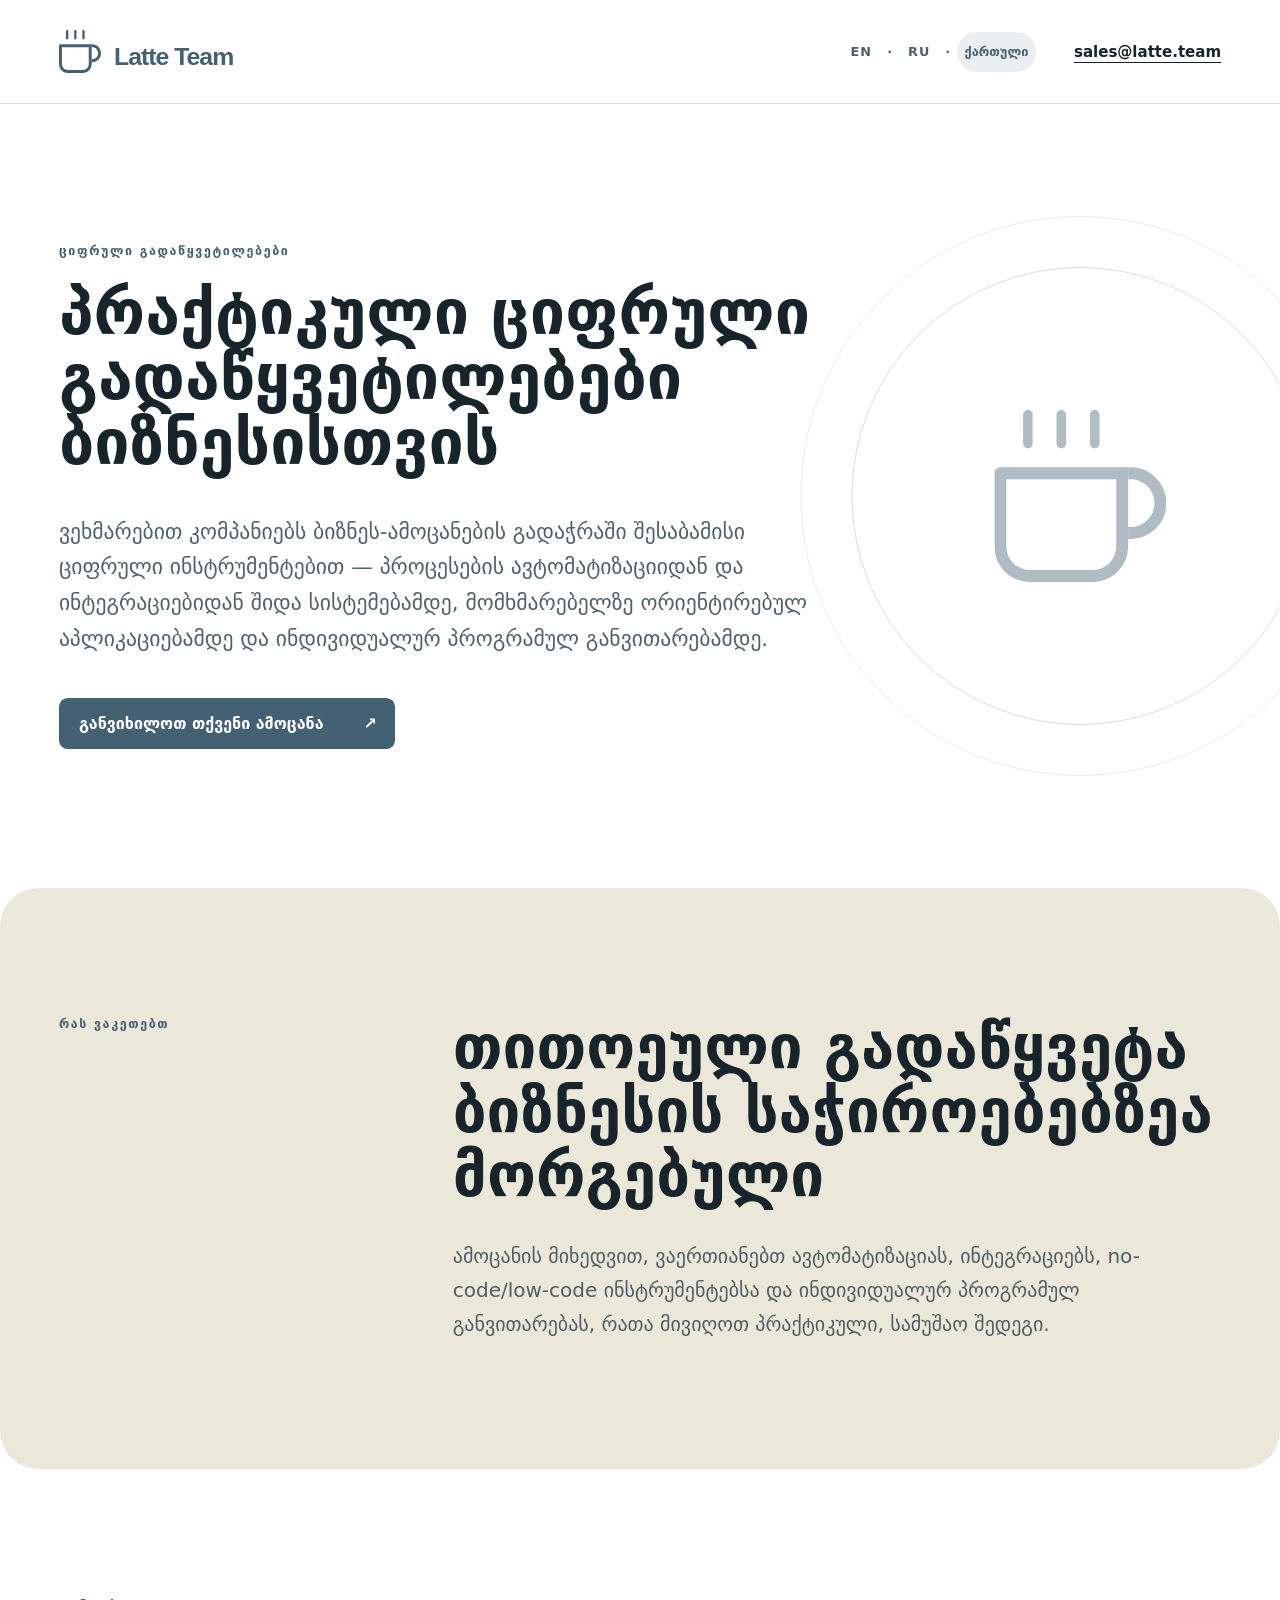
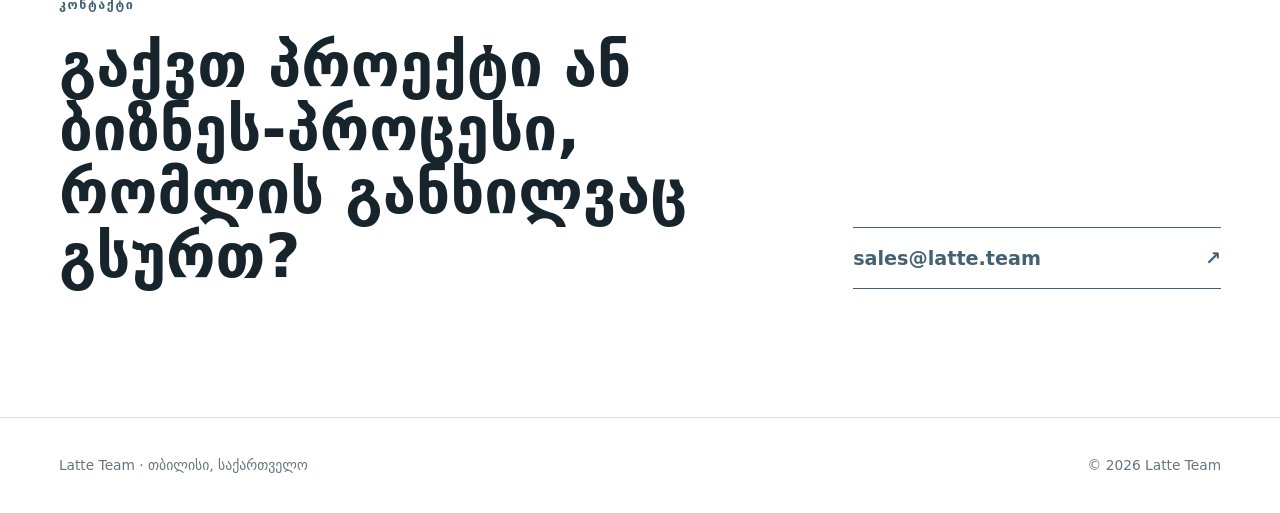
==== ka/index.html @ 4171a98c "Add Georgian site localization AI-Assisted-By: OpenAI Codex" ====
<!doctype html>
<html lang="ka">
  <head>
    <meta charset="utf-8">
    <meta name="viewport" content="width=device-width, initial-scale=1">
    <meta
      http-equiv="Content-Security-Policy"
      content="default-src 'none'; style-src 'self'; img-src 'self'; font-src 'self'; base-uri 'none'; form-action 'none'"
    >
    <title>Latte Team — ციფრული გადაწყვეტილებები ბიზნესისთვის</title>
    <meta
      name="description"
      content="Latte Team ეხმარება კომპანიებს ბიზნეს-ამოცანების გადაჭრაში ავტომატიზაციით, ინტეგრაციებით, no-code/low-code ინსტრუმენტებითა და ინდივიდუალური პროგრამული განვითარებით."
    >
    <link rel="canonical" href="https://latte.team/ka/">
    <link rel="alternate" hreflang="en" href="https://latte.team/">
    <link rel="alternate" hreflang="ru" href="https://latte.team/ru/">
    <link rel="alternate" hreflang="ka-GE" href="https://latte.team/ka/">
    <link rel="alternate" hreflang="x-default" href="https://latte.team/">
    <link rel="icon" href="/assets/latte-mark.svg" type="image/svg+xml">
    <link rel="alternate icon" href="/favicon.ico" type="image/x-icon">

    <meta property="og:type" content="website">
    <meta property="og:site_name" content="Latte Team">
    <meta property="og:locale" content="ka_GE">
    <meta property="og:locale:alternate" content="en_US">
    <meta property="og:locale:alternate" content="ru_RU">
    <meta property="og:title" content="Latte Team — ციფრული გადაწყვეტილებები ბიზნესისთვის">
    <meta
      property="og:description"
      content="პრაქტიკული ციფრული გადაწყვეტილებები, რომლებიც ბიზნესის რეალურ საჭიროებებს ეფუძნება."
    >
    <meta property="og:url" content="https://latte.team/ka/">
    <meta property="og:image" content="https://latte.team/assets/og-image.png">
    <meta property="og:image:secure_url" content="https://latte.team/assets/og-image.png">
    <meta property="og:image:type" content="image/png">
    <meta property="og:image:width" content="1200">
    <meta property="og:image:height" content="630">
    <meta property="og:image:alt" content="Latte Team — ციფრული გადაწყვეტილებები ბიზნესისთვის">
    <meta name="twitter:card" content="summary_large_image">
    <meta name="twitter:title" content="Latte Team — ციფრული გადაწყვეტილებები ბიზნესისთვის">
    <meta
      name="twitter:description"
      content="პრაქტიკული ციფრული გადაწყვეტილებები, რომლებიც ბიზნესის რეალურ საჭიროებებს ეფუძნება."
    >
    <meta name="twitter:image" content="https://latte.team/assets/og-image.png">
    <meta name="twitter:image:alt" content="Latte Team — ციფრული გადაწყვეტილებები ბიზნესისთვის">

    <link rel="stylesheet" href="/styles.css?v=7">
  </head>
  <body>
    <header class="site-header">
      <a class="brand" href="#top" aria-label="Latte Team — მთავარ გვერდზე">
        <img src="/assets/latte-mark.svg" width="42" height="42" alt="">
        <span>Latte Team</span>
      </a>
      <div class="header-actions">
        <nav class="language-switcher" aria-label="ენის არჩევა">
          <a href="/" lang="en">EN</a>
          <span aria-hidden="true">·</span>
          <a href="/ru/" lang="ru">RU</a>
          <span aria-hidden="true">·</span>
          <a href="/ka/" lang="ka" aria-current="page">ქართული</a>
        </nav>
        <a class="header-contact" href="mailto:sales@latte.team">sales@latte.team</a>
      </div>
    </header>

    <main id="top">
      <section class="hero" aria-labelledby="hero-title">
        <div class="hero-copy">
          <p class="eyebrow">ციფრული გადაწყვეტილებები</p>
          <h1 id="hero-title">
            <span>პრაქტიკული ციფრული</span>
            <span>გადაწყვეტილებები ბიზნესისთვის</span>
          </h1>
          <p class="hero-intro">
            ვეხმარებით კომპანიებს ბიზნეს-ამოცანების გადაჭრაში შესაბამისი ციფრული ინსტრუმენტებით —
            პროცესების ავტომატიზაციიდან და ინტეგრაციებიდან შიდა სისტემებამდე, მომხმარებელზე
            ორიენტირებულ აპლიკაციებამდე და ინდივიდუალურ პროგრამულ განვითარებამდე.
          </p>
          <a class="primary-action" href="mailto:sales@latte.team">
            <span>განვიხილოთ თქვენი ამოცანა</span>
            <span aria-hidden="true">↗</span>
          </a>
        </div>

        <div class="hero-mark" aria-hidden="true">
          <img src="/assets/latte-mark.svg" alt="">
        </div>
      </section>

      <section class="about" aria-labelledby="about-title">
        <p class="section-label">რას ვაკეთებთ</p>
        <div class="about-copy">
          <h2 id="about-title">თითოეული გადაწყვეტა ბიზნესის საჭიროებებზეა მორგებული</h2>
          <p>
            ამოცანის მიხედვით, ვაერთიანებთ ავტომატიზაციას, ინტეგრაციებს, no-code/low-code
            ინსტრუმენტებსა და ინდივიდუალურ პროგრამულ განვითარებას, რათა მივიღოთ პრაქტიკული,
            სამუშაო შედეგი.
          </p>
        </div>
      </section>

      <section class="contact" aria-labelledby="contact-title">
        <div>
          <p class="section-label">კონტაქტი</p>
          <h2 id="contact-title">გაქვთ პროექტი ან ბიზნეს-პროცესი, რომლის განხილვაც გსურთ?</h2>
        </div>
        <a class="contact-email" href="mailto:sales@latte.team">
          <span>sales@latte.team</span>
          <span aria-hidden="true">↗</span>
        </a>
      </section>
    </main>

    <footer>
      <span>Latte Team · თბილისი, საქართველო</span>
      <span>© 2026 Latte Team</span>
    </footer>
  </body>
</html>
---- styles.css ----
@font-face {
  font-family: "Comfortaa";
  src: url("assets/comfortaa-bold.ttf") format("truetype");
  font-style: normal;
  font-weight: 700;
  font-display: swap;
}

:root {
  --ink: #17242c;
  --brand: #446173;
  --brand-deep: #344f60;
  --brand-soft: #b9d9ed;
  --cream: #ebe7d9;
  --white: #ffffff;
  --line: rgba(68, 97, 115, 0.2);
  --focus-ring: #075978;
  --page-pad: clamp(1.25rem, 4.6vw, 4.75rem);
  --content: 88rem;
}

*,
*::before,
*::after {
  box-sizing: border-box;
}

html {
  scroll-behavior: smooth;
}

body {
  margin: 0;
  color: var(--ink);
  background: var(--white);
  font-family: system-ui, -apple-system, BlinkMacSystemFont, "Segoe UI", sans-serif;
  font-synthesis: none;
  -webkit-font-smoothing: antialiased;
}

a {
  color: inherit;
  -webkit-tap-highlight-color: rgba(68, 97, 115, 0.22);
  transition: opacity 120ms ease;
}

a:active {
  opacity: 0.68;
}

.site-header,
main,
footer {
  width: min(100%, var(--content));
  margin-inline: auto;
}

.site-header {
  min-height: 6.5rem;
  display: flex;
  flex-wrap: wrap;
  align-items: center;
  justify-content: space-between;
  gap: 2rem;
  padding: 1.25rem var(--page-pad);
  border-bottom: 1px solid var(--line);
}

.brand {
  display: inline-flex;
  align-items: center;
  gap: 0.8rem;
  text-decoration: none;
}

.brand img {
  width: 2.65rem;
  height: 2.65rem;
}

.brand span {
  color: var(--brand);
  font-family: "Comfortaa", ui-rounded, sans-serif;
  font-size: clamp(1.25rem, 2vw, 1.55rem);
  font-weight: 700;
  letter-spacing: -0.04em;
  transform: translateY(0.36rem);
}

.header-contact {
  font-size: 0.94rem;
  font-weight: 600;
  text-decoration-thickness: 1px;
  text-underline-offset: 0.32rem;
}

.header-actions {
  min-width: 0;
  max-width: 100%;
  display: flex;
  align-items: center;
  gap: clamp(1.25rem, 3vw, 2.5rem);
  margin-left: auto;
}

.language-switcher {
  min-width: 0;
  max-width: 100%;
  display: inline-flex;
  flex-wrap: wrap;
  align-items: center;
  justify-content: flex-end;
  gap: 0.38rem;
  color: #50616c;
  font-size: 0.8rem;
  font-weight: 700;
  letter-spacing: 0.08em;
  white-space: nowrap;
}

.language-switcher a {
  min-width: 40px;
  min-height: 40px;
  display: inline-grid;
  place-items: center;
  border-radius: 999px;
  text-decoration: none;
  transition: color 120ms ease, background-color 120ms ease, opacity 120ms ease;
}

.language-switcher a[aria-current="page"] {
  color: var(--brand);
  background: rgba(68, 97, 115, 0.1);
}

.language-switcher a:not([aria-current="page"]):hover {
  color: var(--ink);
  background: rgba(68, 97, 115, 0.08);
}

.language-switcher a[lang="ka"] {
  padding-inline: 0.45rem;
  letter-spacing: normal;
}

.hero {
  position: relative;
  min-height: min(49rem, calc(100vh - 6.5rem));
  display: grid;
  grid-template-columns: minmax(0, 1.65fr) minmax(16rem, 0.45fr);
  align-items: center;
  gap: clamp(2rem, 7vw, 8rem);
  padding: clamp(5rem, 10vw, 9rem) var(--page-pad);
  overflow: hidden;
}

.hero-copy {
  position: relative;
  z-index: 2;
  max-width: 58rem;
}

.eyebrow,
.section-label {
  margin: 0 0 1.35rem;
  color: var(--brand);
  font-size: 0.78rem;
  font-weight: 700;
  letter-spacing: 0.13em;
  text-transform: uppercase;
}

h1,
h2,
p {
  overflow-wrap: anywhere;
  text-wrap: pretty;
}

h1 {
  margin: 0;
  font-size: clamp(3.15rem, 6.3vw, 5.7rem);
  font-weight: 600;
  letter-spacing: -0.02em;
  line-height: 0.96;
}

h1 span {
  display: block;
}

html[lang="ka"] h1,
html[lang="ka"] h2 {
  letter-spacing: 0;
}

html[lang="ka"] h1 {
  line-height: 1.04;
}

@media (min-width: 1051px) {
  html[lang="ka"] h1 {
    font-size: clamp(3.15rem, 4.9vw, 4.5rem);
  }
}

.hero-intro {
  max-width: 48rem;
  margin: 2.4rem 0 0;
  color: #50616c;
  font-size: clamp(1.08rem, 2vw, 1.35rem);
  line-height: 1.65;
}

.primary-action {
  width: fit-content;
  max-width: 100%;
  min-width: 0;
  display: inline-flex;
  align-items: center;
  justify-content: space-between;
  gap: 2.5rem;
  margin-top: 2.6rem;
  padding: 1rem 1.15rem 1rem 1.25rem;
  border-radius: 0.55rem;
  color: var(--white);
  background: var(--brand);
  font-weight: 700;
  text-decoration: none;
  transition: transform 160ms ease, background 160ms ease;
}

.primary-action span:first-child,
.contact-email span:first-child {
  min-width: 0;
  overflow-wrap: anywhere;
}

.primary-action span[aria-hidden="true"],
.contact-email span[aria-hidden="true"] {
  flex: 0 0 auto;
}

.primary-action:hover {
  background: var(--brand-deep);
  transform: translateY(-2px);
}

.primary-action:active {
  opacity: 1;
  background: var(--ink);
  transform: translateY(1px);
}

.hero-mark {
  position: relative;
  justify-self: end;
  width: min(28vw, 26rem);
  aspect-ratio: 1;
  display: grid;
  place-items: center;
  border-radius: 50%;
  transform: translateX(clamp(1rem, 3vw, 3rem));
}

.hero-mark::before,
.hero-mark::after {
  content: "";
  position: absolute;
  border-radius: 50%;
  border: 1px solid rgba(68, 97, 115, 0.14);
}

.hero-mark::before {
  inset: -14%;
  border-color: rgba(68, 97, 115, 0.22);
}

.hero-mark::after {
  inset: -28%;
  border-color: rgba(68, 97, 115, 0.12);
}

.hero-mark img {
  width: 48%;
  height: 48%;
  opacity: 0.42;
}

.about {
  display: grid;
  grid-template-columns: minmax(10rem, 0.55fr) minmax(0, 1.45fr);
  gap: clamp(3rem, 8vw, 9rem);
  padding: clamp(5rem, 10vw, 9rem) var(--page-pad);
  border-radius: clamp(0rem, 3vw, 2.5rem);
  background: var(--cream);
}

.about h2,
.contact h2 {
  margin: 0;
  font-size: clamp(2.2rem, 4.7vw, 4.65rem);
  font-weight: 600;
  letter-spacing: -0.025em;
  line-height: 1.06;
}

.about-copy p {
  max-width: 48rem;
  margin: 2rem 0 0;
  color: #4f5d65;
  font-size: clamp(1.05rem, 1.8vw, 1.25rem);
  line-height: 1.7;
}

.contact {
  display: grid;
  grid-template-columns: minmax(0, 1fr) auto;
  align-items: end;
  gap: clamp(3rem, 8vw, 8rem);
  padding: clamp(5rem, 10vw, 9rem) var(--page-pad);
}

.contact h2 {
  max-width: 16ch;
}

.contact-email {
  width: 23rem;
  max-width: 100%;
  min-width: 0;
  display: flex;
  align-items: center;
  justify-content: space-between;
  justify-self: end;
  gap: 2rem;
  padding: 1.15rem 0;
  border-top: 1px solid var(--brand);
  border-bottom: 1px solid var(--brand);
  color: var(--brand);
  font-size: clamp(1rem, 1.8vw, 1.2rem);
  font-weight: 700;
  text-decoration: none;
}

.error-layout {
  min-height: 100vh;
  display: flex;
  flex-direction: column;
}

.error-main {
  min-height: min(43rem, calc(100vh - 12.5rem));
  display: grid;
  align-items: center;
  padding: clamp(5rem, 10vw, 9rem) var(--page-pad);
}

.error-copy {
  max-width: 48rem;
}

.error-copy .hero-intro span {
  display: block;
  margin-top: 0.5rem;
}

.error-actions {
  display: flex;
  align-items: center;
  flex-wrap: wrap;
  gap: 1.5rem;
}

.secondary-action {
  margin-top: 2.6rem;
  padding: 0.75rem 0;
  color: var(--brand);
  font-weight: 700;
  text-underline-offset: 0.3rem;
}

footer {
  min-height: 6rem;
  display: flex;
  align-items: center;
  justify-content: space-between;
  gap: 1.5rem;
  padding: 1.5rem var(--page-pad);
  border-top: 1px solid var(--line);
  color: #66757e;
  font-size: 0.86rem;
}

:focus-visible {
  outline: 3px solid var(--focus-ring);
  outline-offset: 4px;
  border-radius: 0.2rem;
}

.primary-action:focus-visible {
  outline-color: var(--white);
  box-shadow: 0 0 0 7px var(--focus-ring);
}

@media (max-width: 1050px) {
  .hero {
    grid-template-columns: minmax(0, 1fr) 15rem;
    gap: 2rem;
  }

  h1 {
    font-size: clamp(2.6rem, 6.2vw, 4.2rem);
  }
}

@media (max-width: 960px) {
  .hero {
    grid-template-columns: 1fr;
  }

  .hero-mark {
    display: none;
  }

  .contact {
    grid-template-columns: 1fr;
    align-items: start;
    gap: 2.5rem;
  }

  .contact-email {
    justify-self: end;
  }
}

@media (max-width: 800px) {
  .site-header {
    min-height: 5.5rem;
    gap: 1rem;
  }

  .header-contact {
    display: none;
  }

  .hero {
    min-height: auto;
    padding-top: 4.75rem;
    padding-bottom: 5.5rem;
  }

  h1 {
    font-size: clamp(1.7rem, 8vw, 2.4rem);
  }

  .hero-intro {
    margin-top: 1.8rem;
  }

  .about {
    grid-template-columns: 1fr;
    gap: 2rem;
  }

  .contact-email {
    width: fit-content;
    max-width: 100%;
    justify-content: flex-start;
    gap: 2.25rem;
    padding-block: 0.9rem;
  }

  footer {
    align-items: flex-start;
    flex-direction: column;
  }

}

@media (max-width: 380px) {
  .brand {
    gap: 0.6rem;
  }

  .brand span {
    font-size: 1.1rem;
  }

}

@media (prefers-reduced-motion: reduce) {
  html {
    scroll-behavior: auto;
  }

  a,
  .primary-action,
  .language-switcher a {
    transition: none;
  }
}
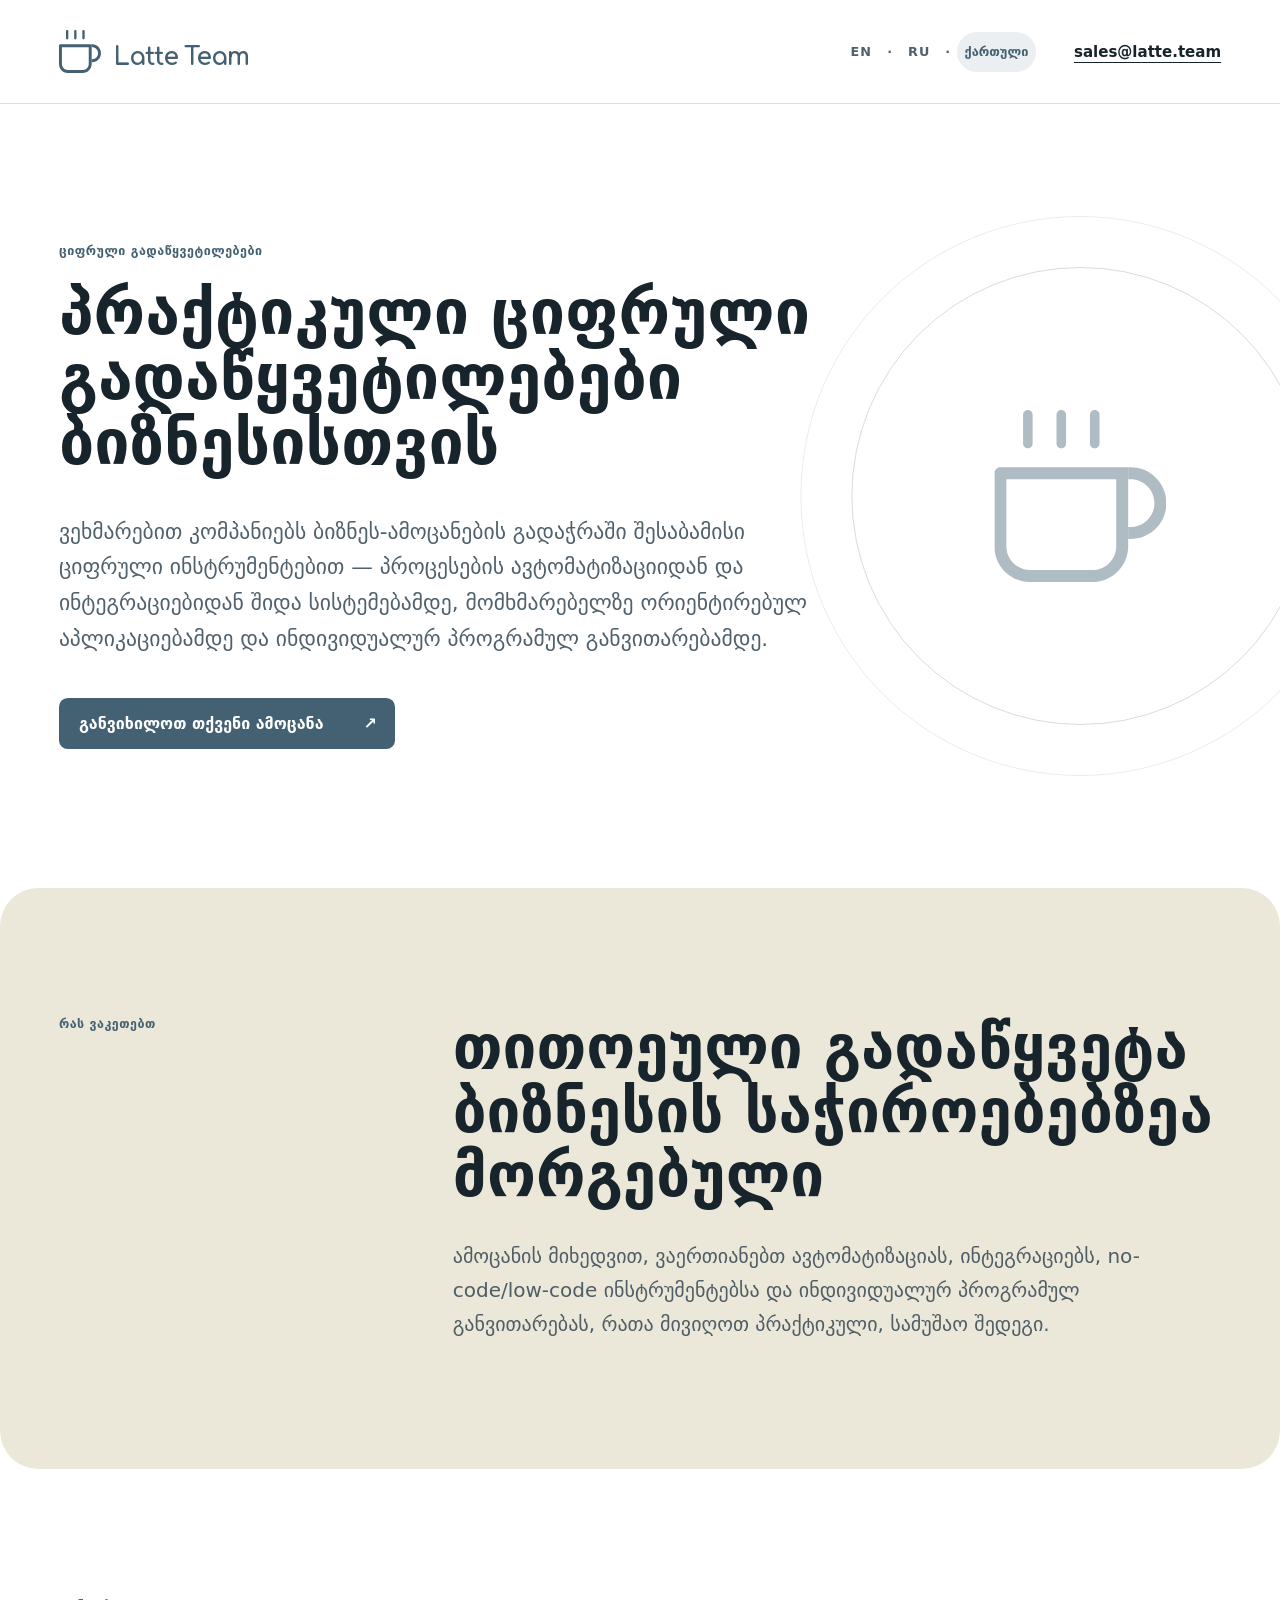
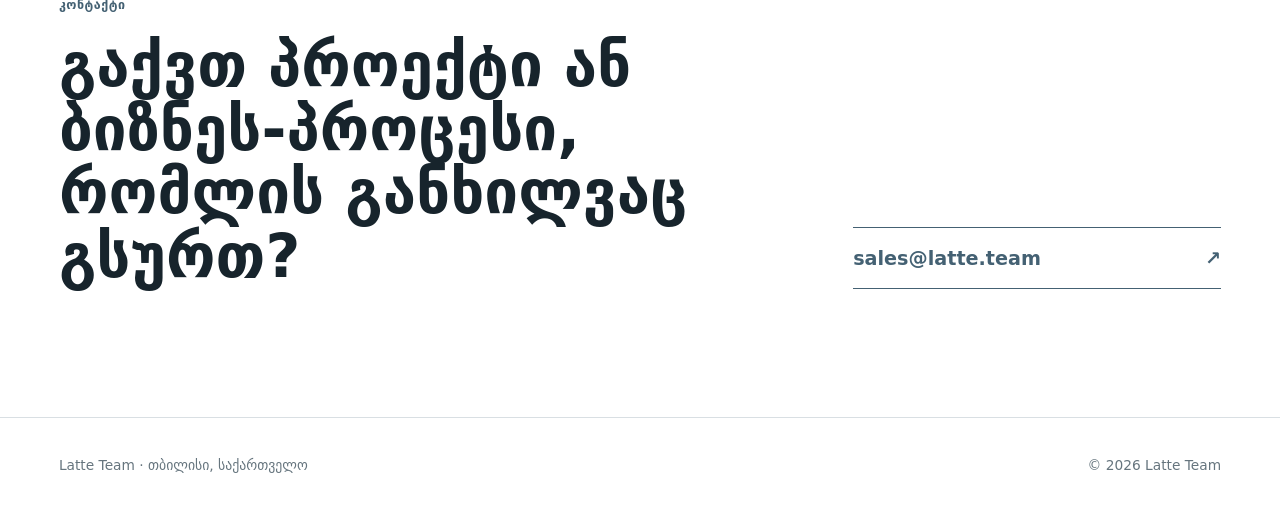
==== commit ba29242c: "Resolve remaining AIR review polish AI-Assisted-By: OpenAI Codex" ====
--- a/ka/index.html
+++ b/ka/index.html
@@ -15,10 +15,17 @@
     <link rel="canonical" href="https://latte.team/ka/">
     <link rel="alternate" hreflang="en" href="https://latte.team/">
     <link rel="alternate" hreflang="ru" href="https://latte.team/ru/">
-    <link rel="alternate" hreflang="ka-GE" href="https://latte.team/ka/">
+    <link rel="alternate" hreflang="ka" href="https://latte.team/ka/">
     <link rel="alternate" hreflang="x-default" href="https://latte.team/">
     <link rel="icon" href="/assets/latte-mark.svg" type="image/svg+xml">
     <link rel="alternate icon" href="/favicon.ico" type="image/x-icon">
+    <link
+      rel="preload"
+      href="/assets/comfortaa-latin-700.woff2"
+      as="font"
+      type="font/woff2"
+      crossorigin
+    >
 
     <meta property="og:type" content="website">
     <meta property="og:site_name" content="Latte Team">
@@ -46,11 +53,11 @@
     <meta name="twitter:image" content="https://latte.team/assets/og-image.png">
     <meta name="twitter:image:alt" content="Latte Team — ციფრული გადაწყვეტილებები ბიზნესისთვის">
 
-    <link rel="stylesheet" href="/styles.css?v=7">
+    <link rel="stylesheet" href="/styles.css?v=8">
   </head>
   <body>
     <header class="site-header">
-      <a class="brand" href="#top" aria-label="Latte Team — მთავარ გვერდზე">
+      <a class="brand" href="/ka/" aria-label="Latte Team — მთავარ გვერდზე">
         <img src="/assets/latte-mark.svg" width="42" height="42" alt="">
         <span>Latte Team</span>
       </a>
--- a/styles.css
+++ b/styles.css
@@ -1,9 +1,12 @@
 @font-face {
   font-family: "Comfortaa";
-  src: url("assets/comfortaa-bold.ttf") format("truetype");
+  src: url("assets/comfortaa-latin-700.woff2") format("woff2");
   font-style: normal;
   font-weight: 700;
   font-display: swap;
+  unicode-range: U+0000-00FF, U+0131, U+0152-0153, U+02BB-02BC, U+02C6, U+02DA, U+02DC,
+    U+0304, U+0308, U+0329, U+2000-206F, U+20AC, U+2122, U+2191, U+2193, U+2212, U+2215,
+    U+FEFF, U+FFFD;
 }
 
 :root {
@@ -146,6 +149,7 @@
 .hero {
   position: relative;
   min-height: min(49rem, calc(100vh - 6.5rem));
+  min-height: min(49rem, calc(100dvh - 6.5rem));
   display: grid;
   grid-template-columns: minmax(0, 1.65fr) minmax(16rem, 0.45fr);
   align-items: center;
@@ -192,6 +196,12 @@
 html[lang="ka"] h1,
 html[lang="ka"] h2 {
   letter-spacing: 0;
+}
+
+html[lang="ka"] .eyebrow,
+html[lang="ka"] .section-label {
+  letter-spacing: 0.04em;
+  text-transform: none;
 }
 
 html[lang="ka"] h1 {
@@ -345,12 +355,13 @@
 
 .error-layout {
   min-height: 100vh;
+  min-height: 100svh;
   display: flex;
   flex-direction: column;
 }
 
 .error-main {
-  min-height: min(43rem, calc(100vh - 12.5rem));
+  flex: 1;
   display: grid;
   align-items: center;
   padding: clamp(5rem, 10vw, 9rem) var(--page-pad);
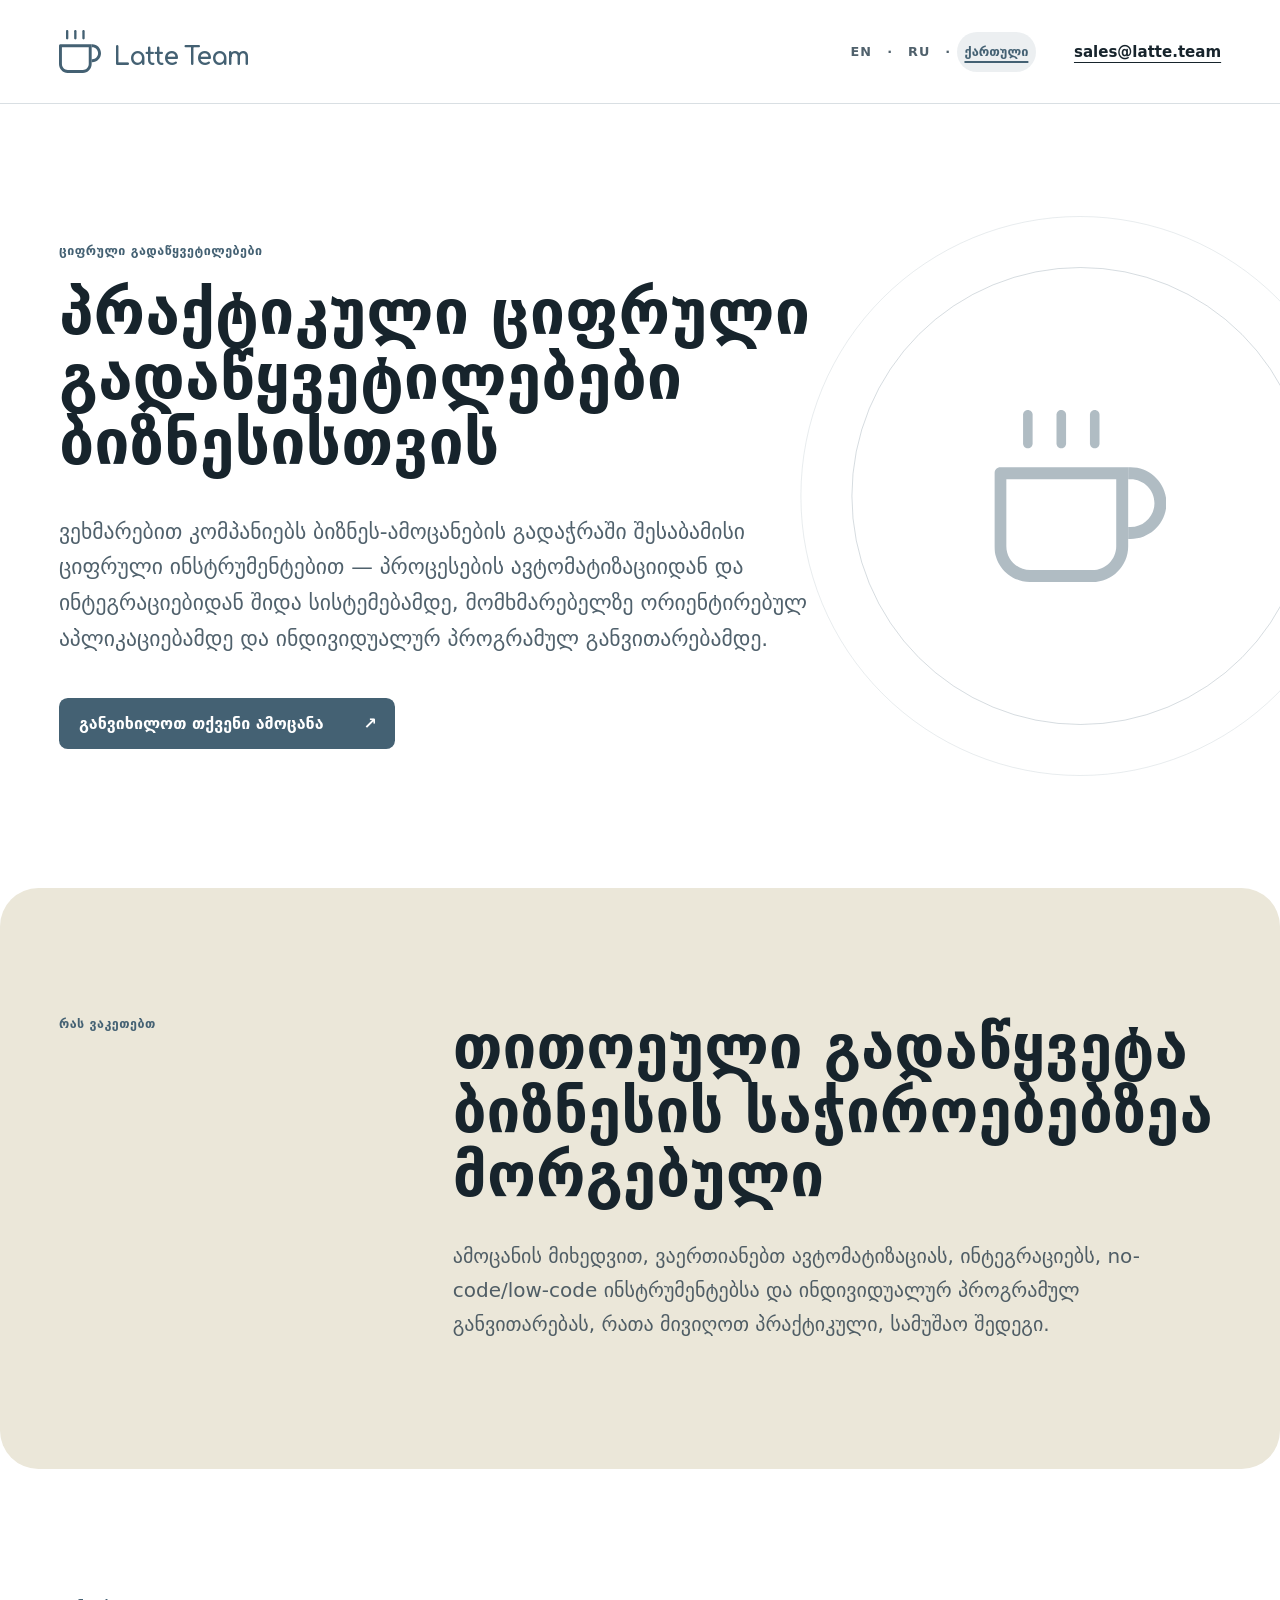
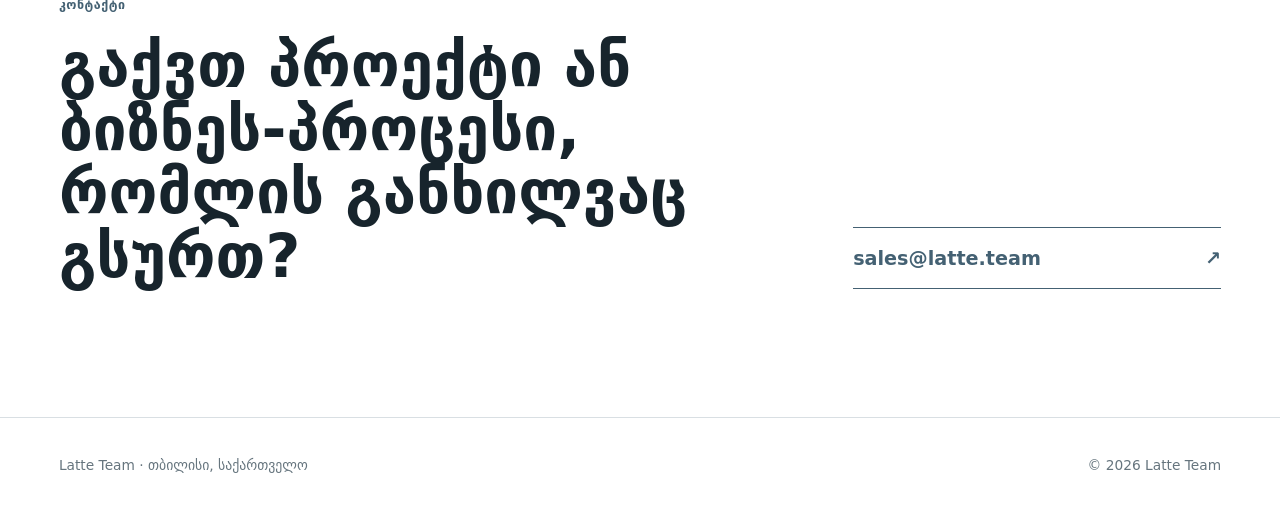
==== commit 104d9352: "Resolve final AIR review findings AI-Assisted-By: OpenAI Codex" ====
--- a/ka/index.html
+++ b/ka/index.html
@@ -53,9 +53,10 @@
     <meta name="twitter:image" content="https://latte.team/assets/og-image.png">
     <meta name="twitter:image:alt" content="Latte Team — ციფრული გადაწყვეტილებები ბიზნესისთვის">
 
-    <link rel="stylesheet" href="/styles.css?v=8">
+    <link rel="stylesheet" href="/styles.css?v=430b26e0bc7e">
   </head>
   <body>
+    <a class="skip-link" href="#top">მთავარ შინაარსზე გადასვლა</a>
     <header class="site-header">
       <a class="brand" href="/ka/" aria-label="Latte Team — მთავარ გვერდზე">
         <img src="/assets/latte-mark.svg" width="42" height="42" alt="">
--- a/styles.css
+++ b/styles.css
@@ -51,6 +51,30 @@
   opacity: 0.68;
 }
 
+.skip-link {
+  position: fixed;
+  top: 0.75rem;
+  left: var(--page-pad);
+  right: var(--page-pad);
+  z-index: 20;
+  width: fit-content;
+  max-width: calc(100% - (2 * var(--page-pad)));
+  padding: 0.75rem 1rem;
+  border-radius: 0.35rem;
+  color: var(--white);
+  background: var(--brand-deep);
+  font-weight: 700;
+  text-decoration: none;
+  transform: translateY(calc(-100% - 1rem));
+  transition: transform 120ms ease;
+}
+
+.skip-link:focus-visible {
+  outline-color: var(--white);
+  box-shadow: 0 0 0 7px var(--focus-ring);
+  transform: translateY(0);
+}
+
 .site-header,
 main,
 footer {
@@ -134,6 +158,10 @@
 .language-switcher a[aria-current="page"] {
   color: var(--brand);
   background: rgba(68, 97, 115, 0.1);
+  text-decoration-line: underline;
+  text-decoration-color: var(--brand);
+  text-decoration-thickness: 2px;
+  text-underline-offset: 0.32rem;
 }
 
 .language-switcher a:not([aria-current="page"]):hover {
@@ -507,6 +535,7 @@
 
   a,
   .primary-action,
+  .skip-link,
   .language-switcher a {
     transition: none;
   }
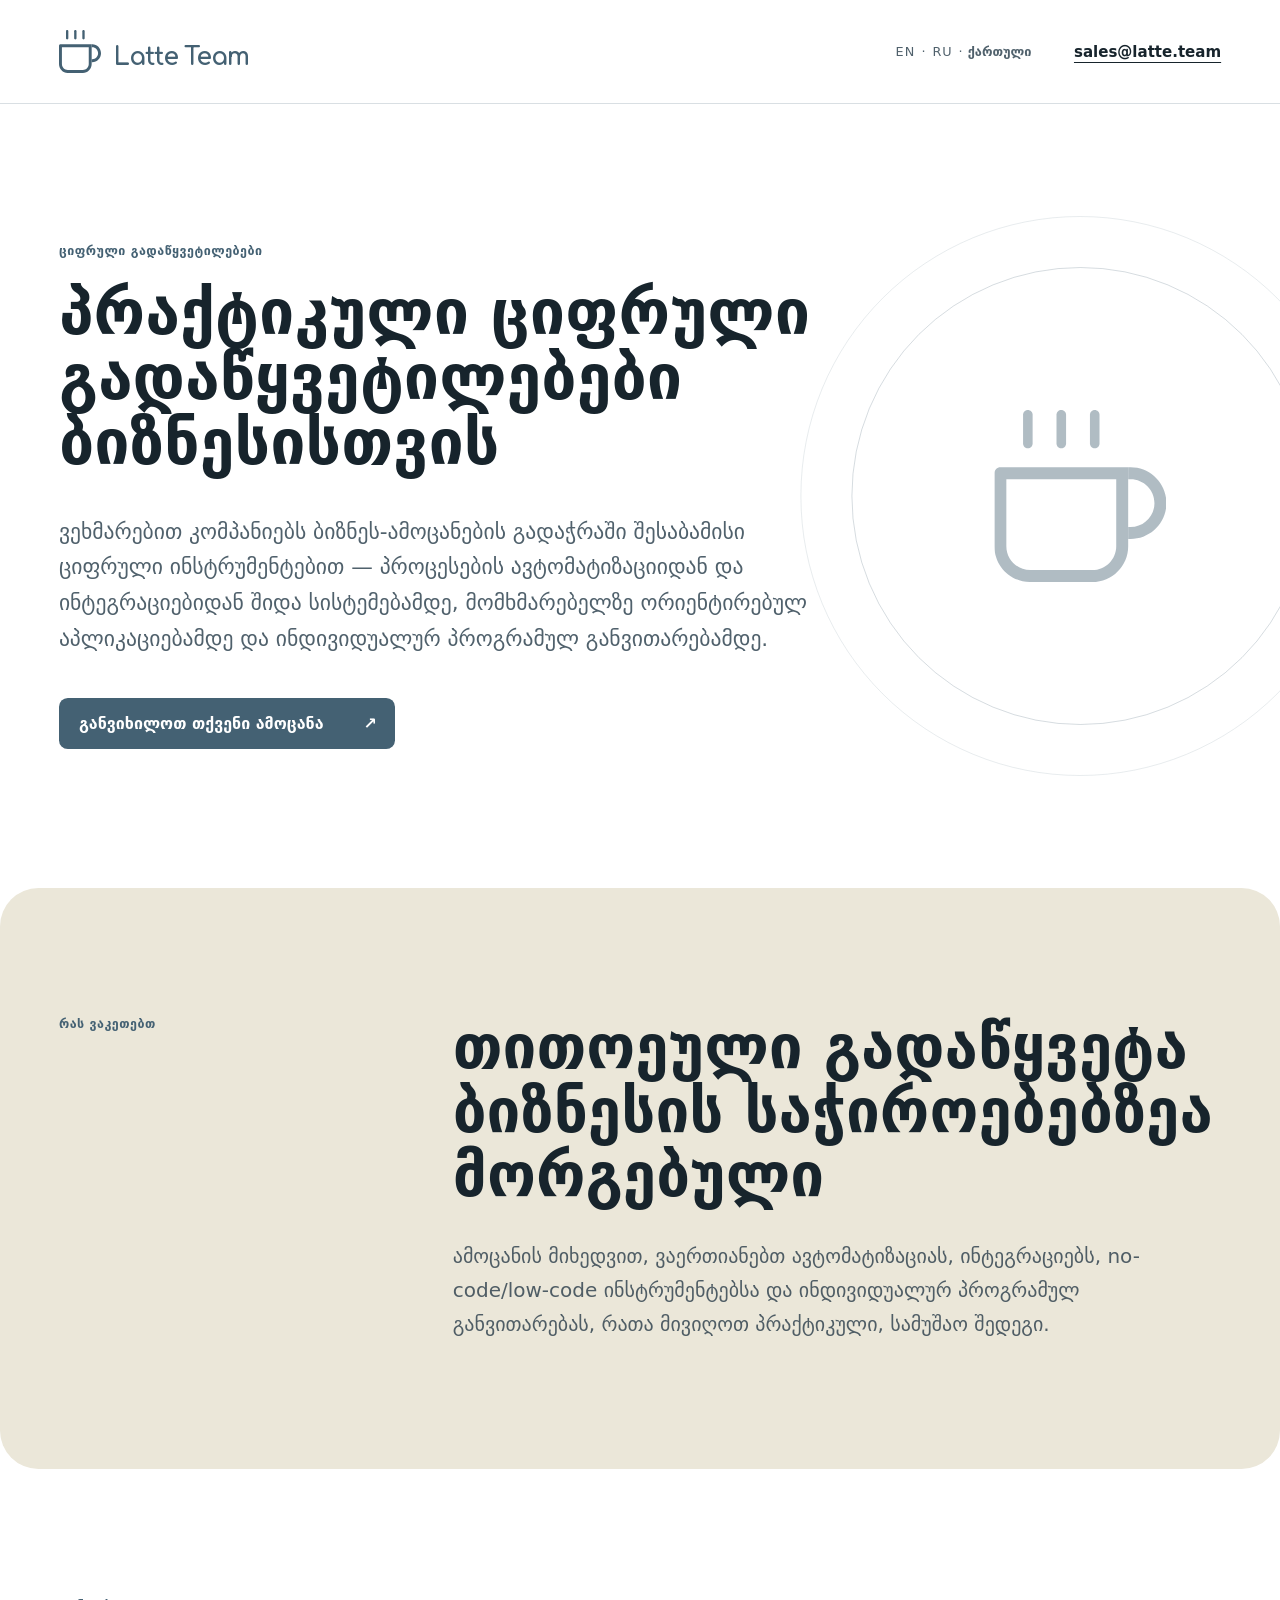
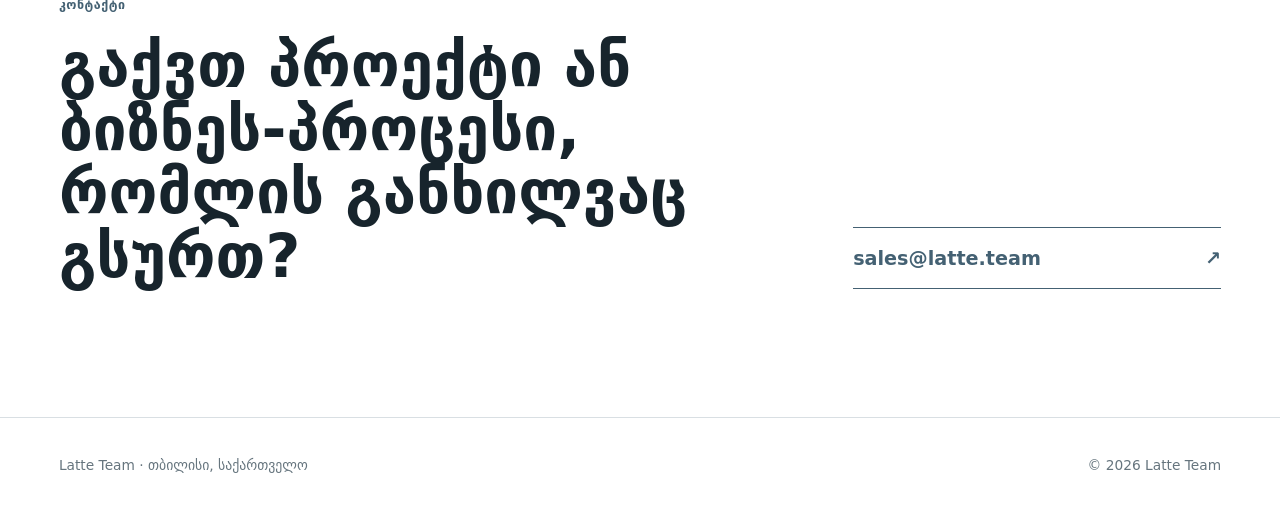
==== commit 7b7451df: "Refine language switcher emphasis AI-Assisted-By: OpenAI Codex" ====
--- a/ka/index.html
+++ b/ka/index.html
@@ -53,7 +53,7 @@
     <meta name="twitter:image" content="https://latte.team/assets/og-image.png">
     <meta name="twitter:image:alt" content="Latte Team — ციფრული გადაწყვეტილებები ბიზნესისთვის">
 
-    <link rel="stylesheet" href="/styles.css?v=430b26e0bc7e">
+    <link rel="stylesheet" href="/styles.css?v=04b78f107804">
   </head>
   <body>
     <a class="skip-link" href="#top">მთავარ შინაარსზე გადასვლა</a>
@@ -74,7 +74,7 @@
       </div>
     </header>
 
-    <main id="top">
+    <main id="top" tabindex="-1">
       <section class="hero" aria-labelledby="hero-title">
         <div class="hero-copy">
           <p class="eyebrow">ციფრული გადაწყვეტილებები</p>
--- a/styles.css
+++ b/styles.css
@@ -69,6 +69,12 @@
   transition: transform 120ms ease;
 }
 
+.skip-link:focus {
+  outline-color: var(--white);
+  box-shadow: 0 0 0 7px var(--focus-ring);
+  transform: translateY(0);
+}
+
 .skip-link:focus-visible {
   outline-color: var(--white);
   box-shadow: 0 0 0 7px var(--focus-ring);
@@ -137,16 +143,16 @@
   flex-wrap: wrap;
   align-items: center;
   justify-content: flex-end;
-  gap: 0.38rem;
+  gap: 0;
   color: #50616c;
   font-size: 0.8rem;
-  font-weight: 700;
+  font-weight: 500;
   letter-spacing: 0.08em;
   white-space: nowrap;
 }
 
 .language-switcher a {
-  min-width: 40px;
+  min-width: 32px;
   min-height: 40px;
   display: inline-grid;
   place-items: center;
@@ -156,21 +162,15 @@
 }
 
 .language-switcher a[aria-current="page"] {
-  color: var(--brand);
-  background: rgba(68, 97, 115, 0.1);
-  text-decoration-line: underline;
-  text-decoration-color: var(--brand);
-  text-decoration-thickness: 2px;
-  text-underline-offset: 0.32rem;
+  font-weight: 700;
 }
 
 .language-switcher a:not([aria-current="page"]):hover {
   color: var(--ink);
-  background: rgba(68, 97, 115, 0.08);
 }
 
 .language-switcher a[lang="ka"] {
-  padding-inline: 0.45rem;
+  padding-inline: 0.25rem;
   letter-spacing: normal;
 }
 
@@ -434,7 +434,6 @@
 :focus-visible {
   outline: 3px solid var(--focus-ring);
   outline-offset: 4px;
-  border-radius: 0.2rem;
 }
 
 .primary-action:focus-visible {
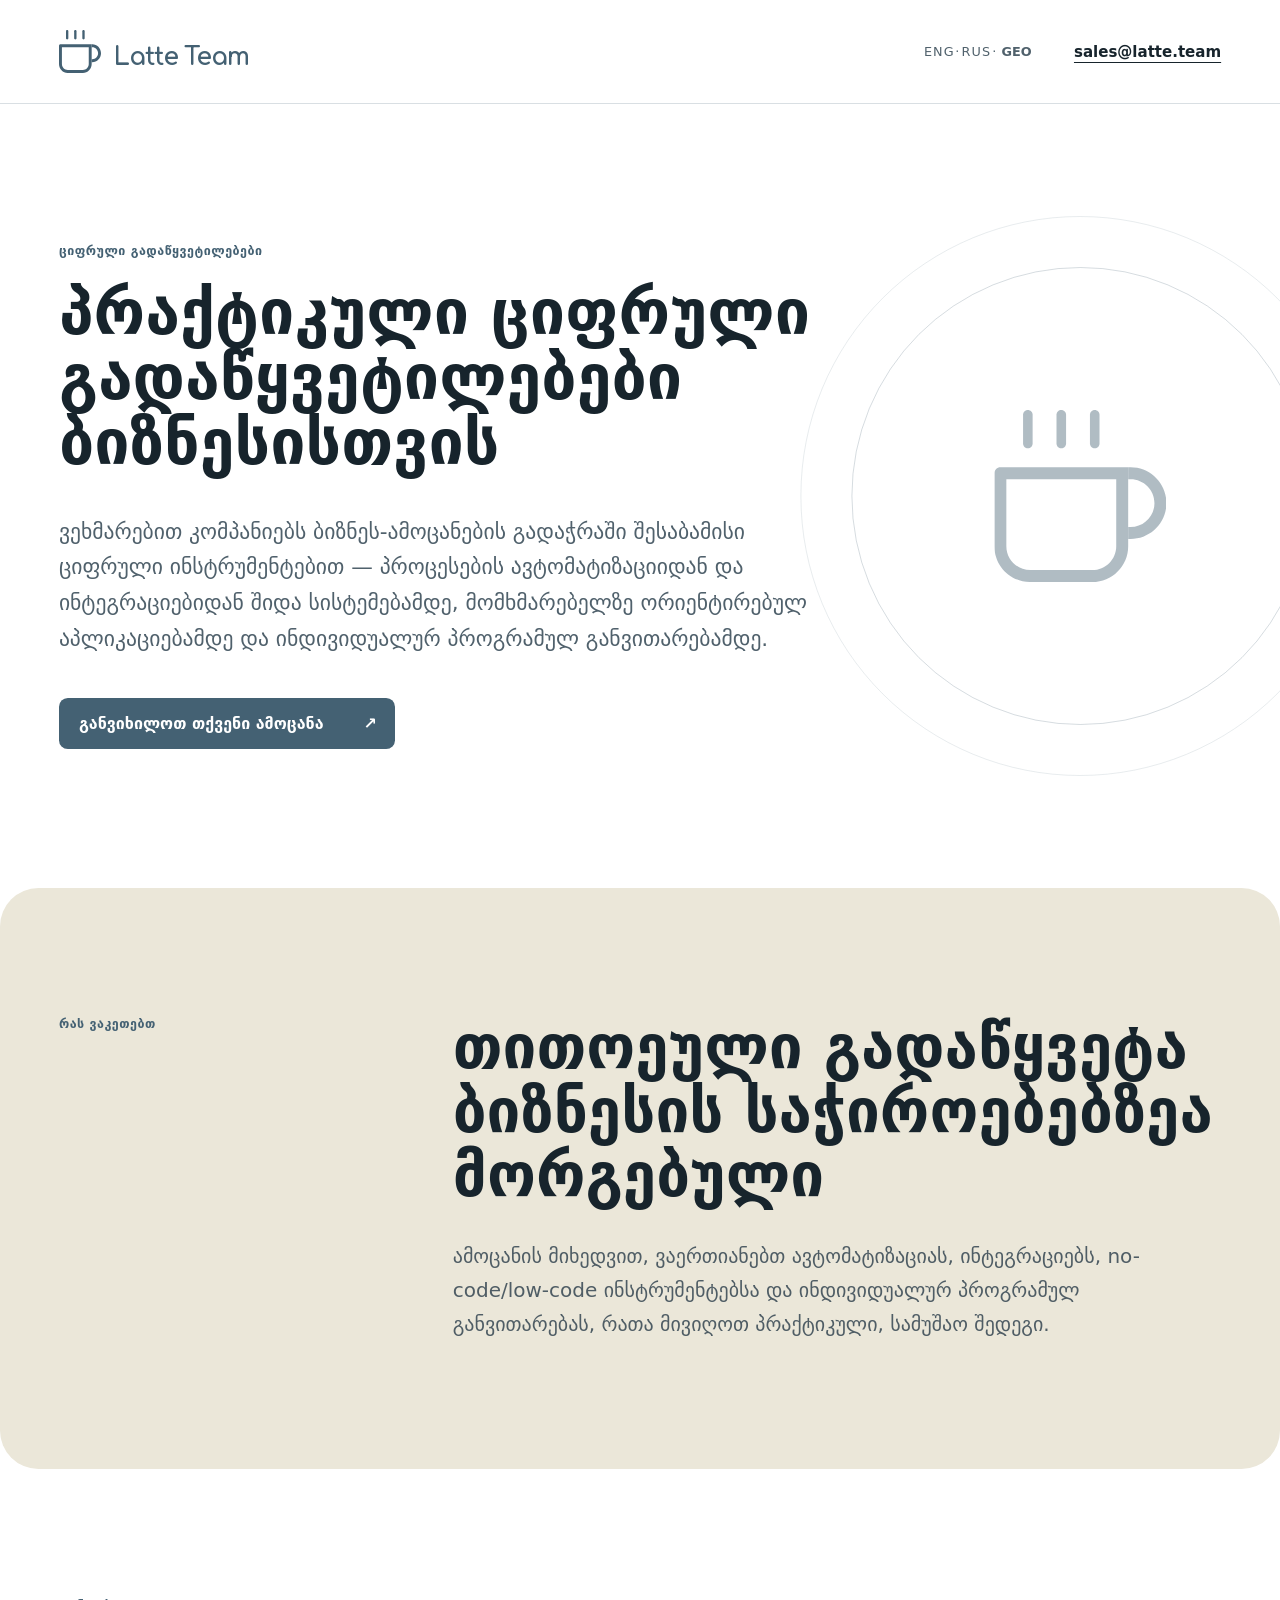
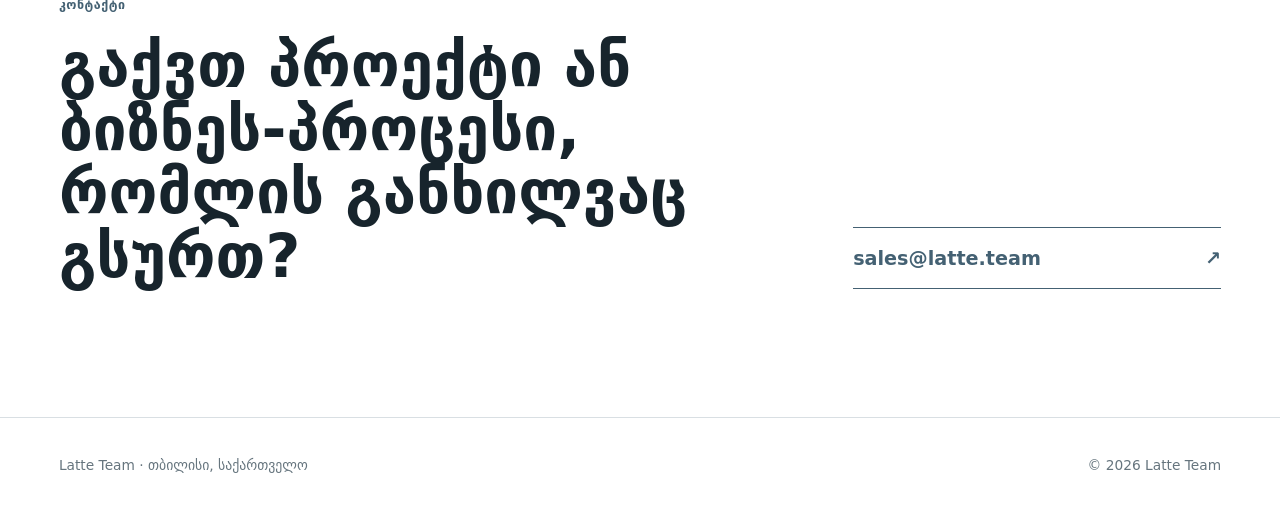
==== commit 83bfbe60: "Use familiar Georgian language labels" ====
--- a/ka/index.html
+++ b/ka/index.html
@@ -53,7 +53,7 @@
     <meta name="twitter:image" content="https://latte.team/assets/og-image.png">
     <meta name="twitter:image:alt" content="Latte Team — ციფრული გადაწყვეტილებები ბიზნესისთვის">
 
-    <link rel="stylesheet" href="/styles.css?v=04b78f107804">
+    <link rel="stylesheet" href="/styles.css?v=71596fa95d5a">
   </head>
   <body>
     <a class="skip-link" href="#top">მთავარ შინაარსზე გადასვლა</a>
@@ -64,11 +64,11 @@
       </a>
       <div class="header-actions">
         <nav class="language-switcher" aria-label="ენის არჩევა">
-          <a href="/" lang="en">EN</a>
+          <a href="/" lang="en">ENG</a>
           <span aria-hidden="true">·</span>
-          <a href="/ru/" lang="ru">RU</a>
+          <a href="/ru/" lang="ru">RUS</a>
           <span aria-hidden="true">·</span>
-          <a href="/ka/" lang="ka" aria-current="page">ქართული</a>
+          <a href="/ka/" lang="ka" aria-current="page">GEO</a>
         </nav>
         <a class="header-contact" href="mailto:sales@latte.team">sales@latte.team</a>
       </div>
